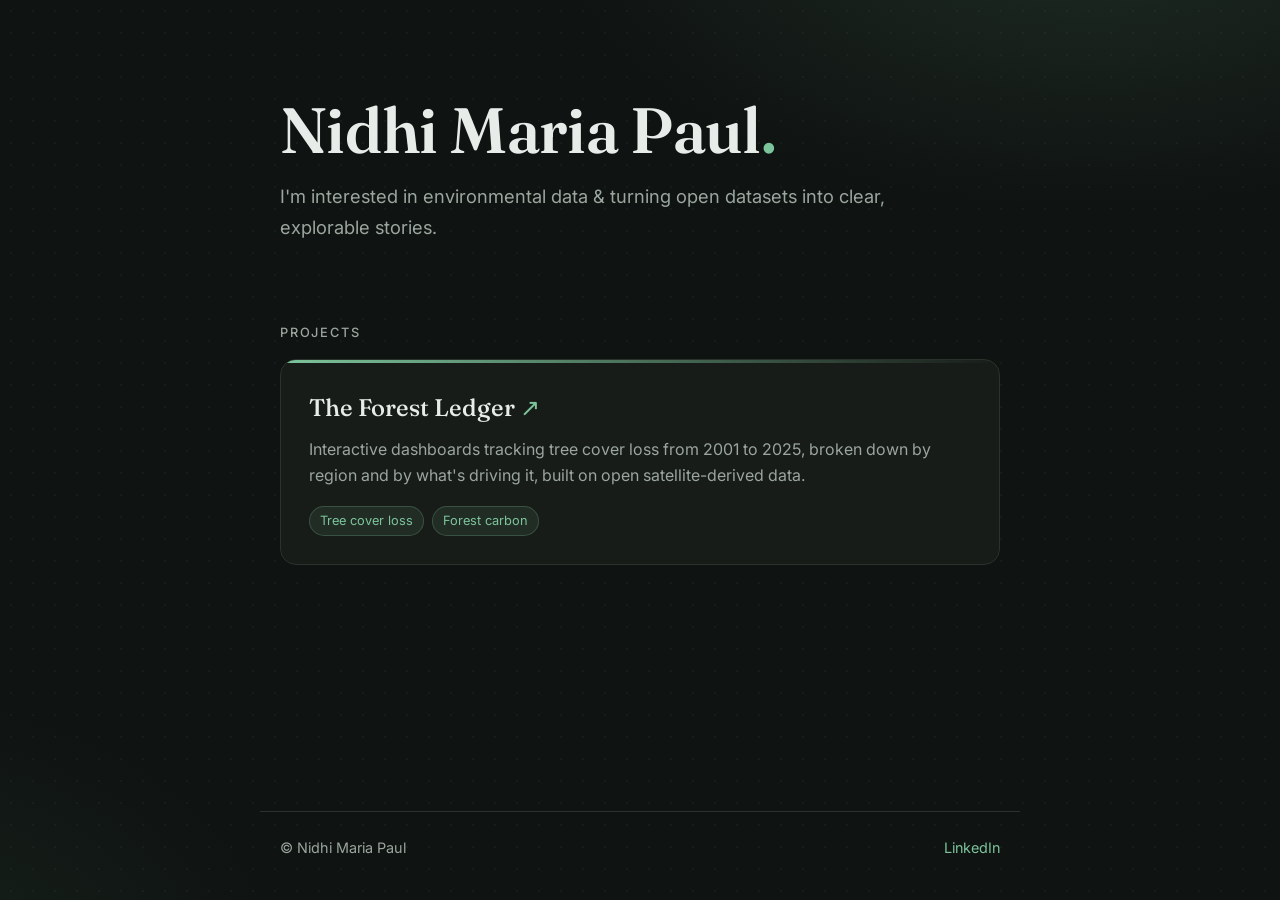
==== index.html @ 551e0403 "Add portfolio index page Co-Authored-By: Claude Opus 5.5 (1M context) <noreply@anthropic.com> Claude" ====
<!doctype html>
<html lang="en">
<head>
  <meta charset="utf-8">
  <meta name="viewport" content="width=device-width, initial-scale=1">
  <title>Nidhi Maria Paul</title>
  <link rel="preconnect" href="https://fonts.googleapis.com">
  <link href="https://fonts.googleapis.com/css2?family=Fraunces:opsz,wght@9..144,500;9..144,600&family=Inter:wght@400;500&display=swap" rel="stylesheet">
  <style>
    :root { color-scheme: dark; --bg: #0f1311; --fg: #e8ece9; --muted: #9aa69e; --accent: #7cc49b; --card: rgba(28,33,29,.72); --border: #2a322c; }
    * { box-sizing: border-box; }
    html { background: var(--bg); }
    body {
      margin: 0; min-height: 100vh; display: flex; flex-direction: column; color: var(--fg);
      font: 16px/1.65 Inter, system-ui, -apple-system, "Segoe UI", sans-serif;
      background:
        radial-gradient(900px 500px at 85% -10%, rgba(124,196,155,.14), transparent 60%),
        radial-gradient(700px 500px at -10% 110%, rgba(64,120,90,.16), transparent 60%),
        radial-gradient(rgba(255,255,255,.035) 1px, transparent 1px) 0 0/22px 22px,
        var(--bg);
    }
    main { flex: 1; width: 100%; max-width: 760px; margin: 0 auto; padding: 96px 20px 48px; }
    .hero h1 { font-family: Fraunces, Georgia, serif; font-weight: 600; font-size: clamp(2.6rem, 8vw, 4rem); line-height: 1.05; margin: 0 0 18px; letter-spacing: -.01em; }
    .hero h1 span { color: var(--accent); }
    .intro { color: var(--muted); font-size: 1.15rem; max-width: 34em; margin: 0 0 28px; }
    h2 { font-size: .8rem; font-weight: 500; text-transform: uppercase; letter-spacing: .14em; color: var(--muted); margin: 80px 0 16px; }
    .project { position: relative; display: block; padding: 28px; border: 1px solid var(--border); border-radius: 16px; background: var(--card); backdrop-filter: blur(6px); color: inherit; text-decoration: none; overflow: hidden; transition: border-color .2s, transform .2s; }
    .project::before { content: ""; position: absolute; inset: 0 0 auto 0; height: 3px; background: linear-gradient(90deg, var(--accent), transparent); }
    .project:hover { border-color: var(--accent); transform: translateY(-2px); }
    .project h3 { font-family: Fraunces, Georgia, serif; font-weight: 500; font-size: 1.5rem; margin: 0 0 8px; color: var(--fg); }
    .project h3 .arrow { color: var(--accent); transition: transform .2s; display: inline-block; }
    .project:hover .arrow { transform: translate(3px,-3px); }
    .project p { margin: 0 0 18px; color: var(--muted); }
    .tags { display: flex; flex-wrap: wrap; gap: 8px; list-style: none; margin: 0; padding: 0; }
    .tags li { font-size: .8rem; padding: 3px 10px; border-radius: 999px; color: var(--accent); background: rgba(124,196,155,.1); border: 1px solid rgba(124,196,155,.25); }
    footer { width: 100%; max-width: 760px; margin: 0 auto; padding: 24px 20px 40px; border-top: 1px solid var(--border); display: flex; justify-content: space-between; flex-wrap: wrap; gap: 8px; color: var(--muted); font-size: .9rem; }
    footer a { color: var(--accent); text-decoration: none; }
    footer a:hover { text-decoration: underline; }
    @media (max-width: 520px) { main { padding-top: 64px; } .project { padding: 22px; } }
  </style>
</head>
<body>
  <main>
    <section class="hero">
      <h1>Nidhi Maria Paul<span>.</span></h1>
      <p class="intro">I'm interested in environmental data &amp; turning open datasets into clear, explorable stories.</p>
    </section>

    <h2>Projects</h2>
    <a class="project" href="https://theforestledger.netlify.app/">
      <h3>The Forest Ledger <span class="arrow">&#8599;</span></h3>
      <p>Interactive dashboards tracking tree cover loss from 2001 to 2025, broken down by region and by what's driving it, built on open satellite-derived data.</p>
      <ul class="tags"><li>Tree cover loss</li><li>Forest carbon</li></ul>
    </a>
  </main>
  <footer>
    <span>&copy; Nidhi Maria Paul</span>
    <a href="https://www.linkedin.com/in/nidhi-paul-3a640936" target="_blank" rel="noopener">LinkedIn</a>
  </footer>
</body>
</html>
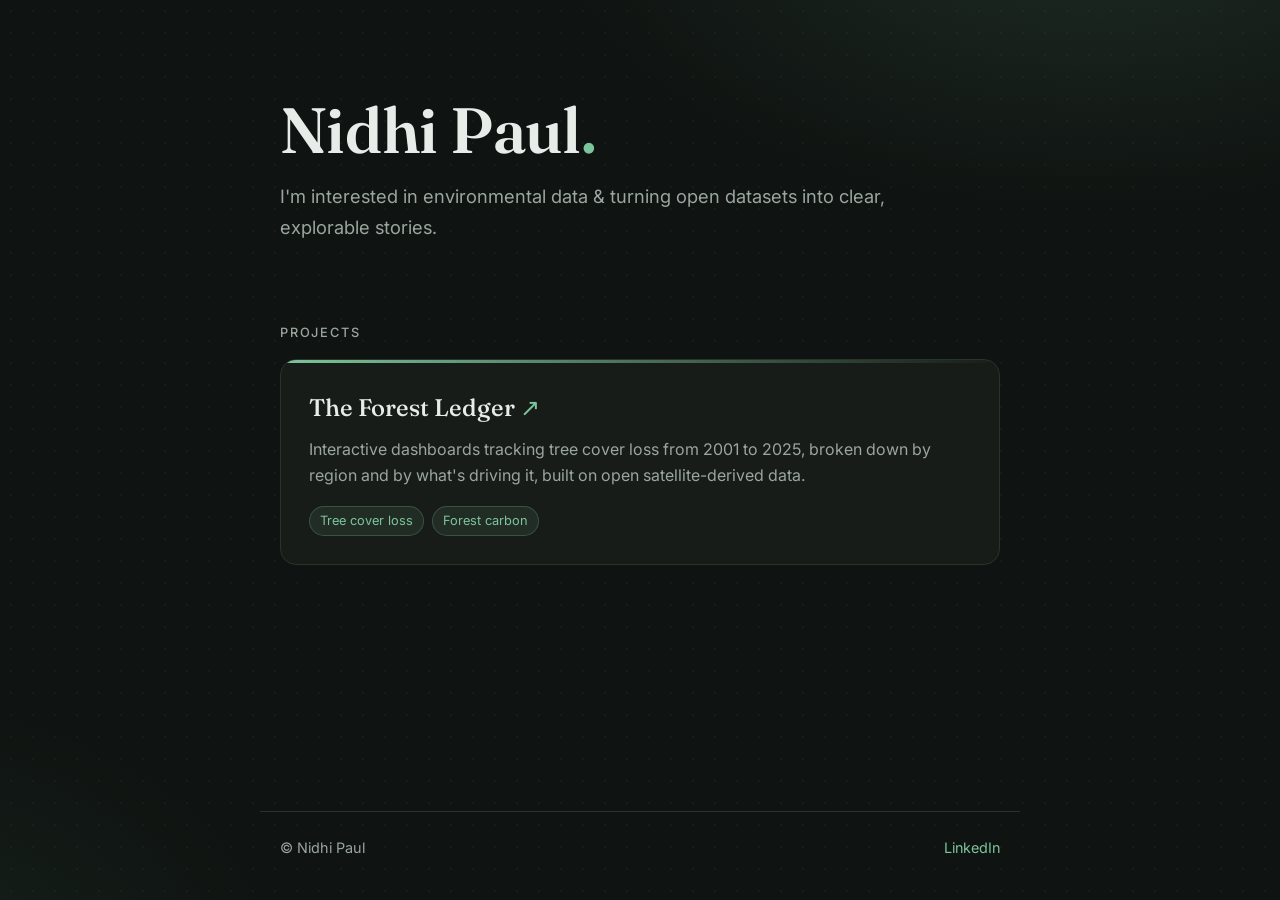
==== commit 43f6532d: "Shorten name to Nidhi Paul in title, heading and footer Co-Authored-By: Claude Opus 5.5 (1M context)" ====
--- a/index.html
+++ b/index.html
@@ -3,7 +3,7 @@
 <head>
   <meta charset="utf-8">
   <meta name="viewport" content="width=device-width, initial-scale=1">
-  <title>Nidhi Maria Paul</title>
+  <title>Nidhi Paul</title>
   <link rel="preconnect" href="https://fonts.googleapis.com">
   <link href="https://fonts.googleapis.com/css2?family=Fraunces:opsz,wght@9..144,500;9..144,600&family=Inter:wght@400;500&display=swap" rel="stylesheet">
   <style>
@@ -42,7 +42,7 @@
 <body>
   <main>
     <section class="hero">
-      <h1>Nidhi Maria Paul<span>.</span></h1>
+      <h1>Nidhi Paul<span>.</span></h1>
       <p class="intro">I'm interested in environmental data &amp; turning open datasets into clear, explorable stories.</p>
     </section>
 
@@ -54,7 +54,7 @@
     </a>
   </main>
   <footer>
-    <span>&copy; Nidhi Maria Paul</span>
+    <span>&copy; Nidhi Paul</span>
     <a href="https://www.linkedin.com/in/nidhi-paul-3a640936" target="_blank" rel="noopener">LinkedIn</a>
   </footer>
 </body>
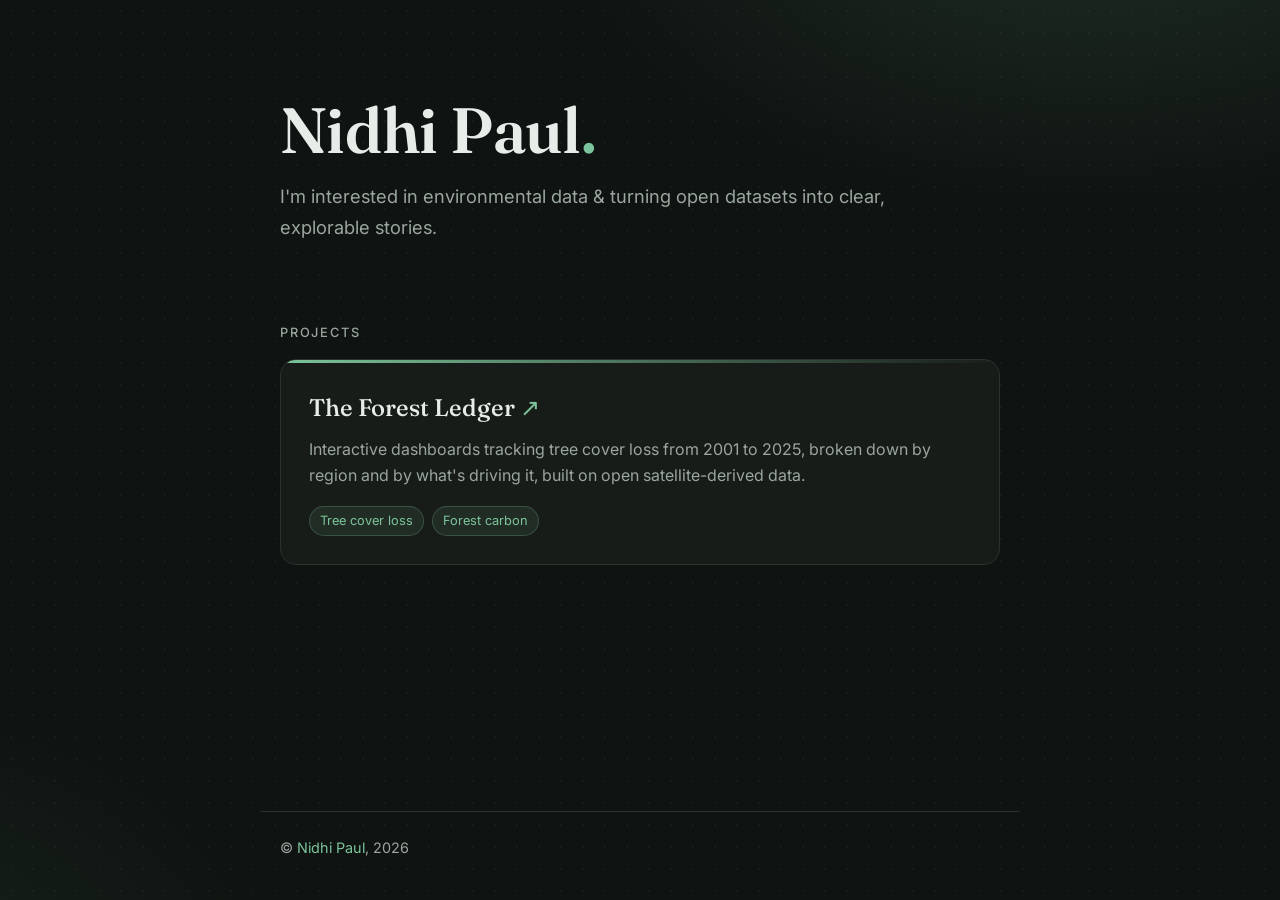
==== commit e8dabc79: "Add year to footer and link name to LinkedIn Co-Authored-By: Claude Opus 5.5 (1M context) <noreply@a" ====
--- a/index.html
+++ b/index.html
@@ -54,8 +54,7 @@
     </a>
   </main>
   <footer>
-    <span>&copy; Nidhi Paul</span>
-    <a href="https://www.linkedin.com/in/nidhi-paul-3a640936" target="_blank" rel="noopener">LinkedIn</a>
+    <span>&copy; <a href="https://www.linkedin.com/in/nidhi-paul-3a640936" target="_blank" rel="noopener">Nidhi Paul</a>, 2026</span>
   </footer>
 </body>
 </html>
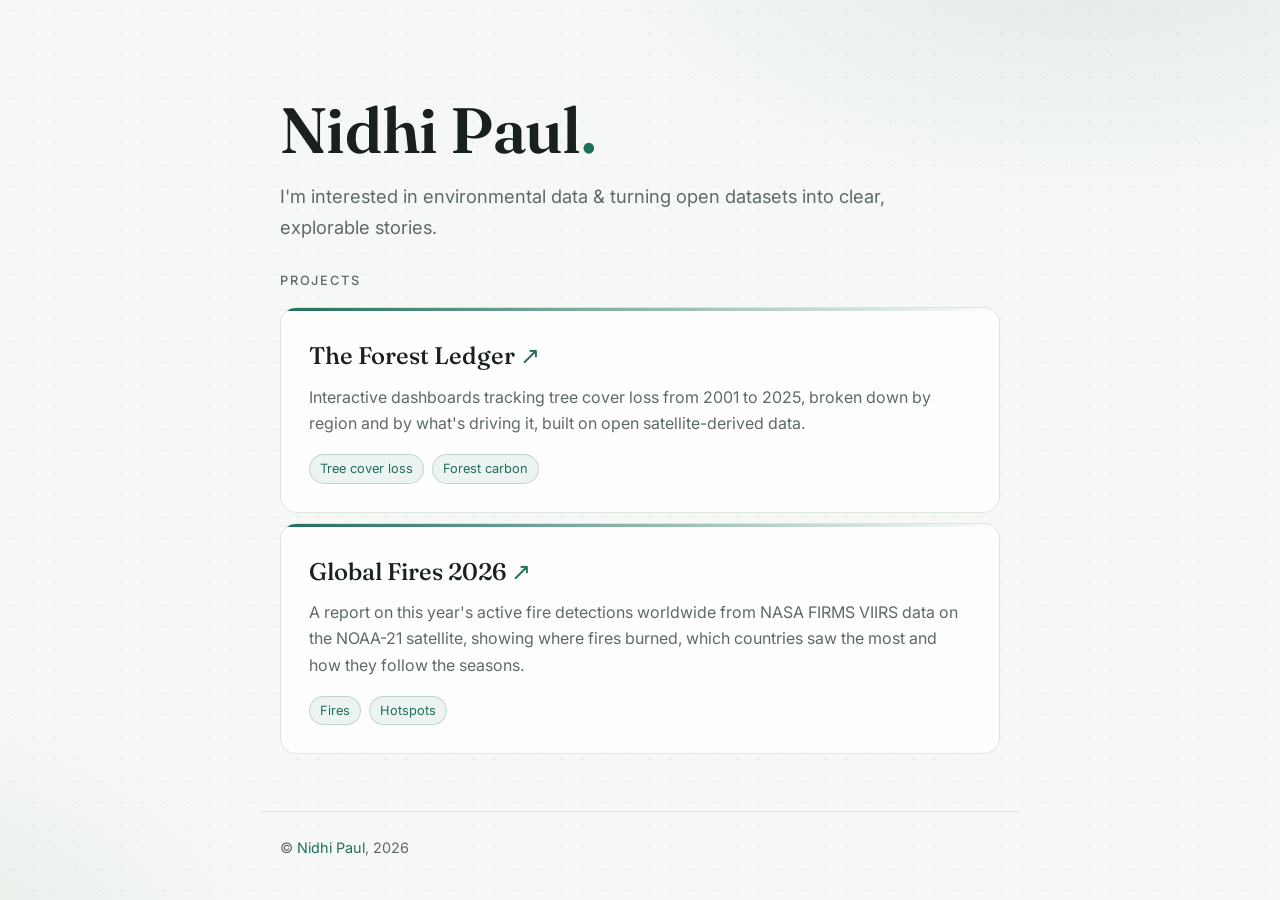
==== commit 61bf29c3: "Add Global Fires 2026 project and switch to a light theme - Add a Global Fires 2026 project card - S" ====
--- a/index.html
+++ b/index.html
@@ -7,24 +7,25 @@
   <link rel="preconnect" href="https://fonts.googleapis.com">
   <link href="https://fonts.googleapis.com/css2?family=Fraunces:opsz,wght@9..144,500;9..144,600&family=Inter:wght@400;500&display=swap" rel="stylesheet">
   <style>
-    :root { color-scheme: dark; --bg: #0f1311; --fg: #e8ece9; --muted: #9aa69e; --accent: #7cc49b; --card: rgba(28,33,29,.72); --border: #2a322c; }
+    :root { color-scheme: light; --bg: #f6f8f5; --fg: #18211c; --muted: #5d6b63; --accent: #1f6f5c; --card: rgba(255,255,255,.82); --border: #dde4dc; }
     * { box-sizing: border-box; }
     html { background: var(--bg); }
     body {
       margin: 0; min-height: 100vh; display: flex; flex-direction: column; color: var(--fg);
       font: 16px/1.65 Inter, system-ui, -apple-system, "Segoe UI", sans-serif;
       background:
-        radial-gradient(900px 500px at 85% -10%, rgba(124,196,155,.14), transparent 60%),
-        radial-gradient(700px 500px at -10% 110%, rgba(64,120,90,.16), transparent 60%),
-        radial-gradient(rgba(255,255,255,.035) 1px, transparent 1px) 0 0/22px 22px,
+        radial-gradient(900px 500px at 85% -10%, rgba(31,111,92,.10), transparent 60%),
+        radial-gradient(700px 500px at -10% 110%, rgba(64,120,90,.10), transparent 60%),
+        radial-gradient(rgba(24,33,28,.06) 1px, transparent 1px) 0 0/22px 22px,
         var(--bg);
     }
     main { flex: 1; width: 100%; max-width: 760px; margin: 0 auto; padding: 96px 20px 48px; }
     .hero h1 { font-family: Fraunces, Georgia, serif; font-weight: 600; font-size: clamp(2.6rem, 8vw, 4rem); line-height: 1.05; margin: 0 0 18px; letter-spacing: -.01em; }
     .hero h1 span { color: var(--accent); }
     .intro { color: var(--muted); font-size: 1.15rem; max-width: 34em; margin: 0 0 28px; }
-    h2 { font-size: .8rem; font-weight: 500; text-transform: uppercase; letter-spacing: .14em; color: var(--muted); margin: 80px 0 16px; }
+    h2 { font-size: .8rem; font-weight: 500; text-transform: uppercase; letter-spacing: .14em; color: var(--muted); margin: 20px 0 16px; }
     .project { position: relative; display: block; padding: 28px; border: 1px solid var(--border); border-radius: 16px; background: var(--card); backdrop-filter: blur(6px); color: inherit; text-decoration: none; overflow: hidden; transition: border-color .2s, transform .2s; }
+    .project + .project { margin-top: 10px; }
     .project::before { content: ""; position: absolute; inset: 0 0 auto 0; height: 3px; background: linear-gradient(90deg, var(--accent), transparent); }
     .project:hover { border-color: var(--accent); transform: translateY(-2px); }
     .project h3 { font-family: Fraunces, Georgia, serif; font-weight: 500; font-size: 1.5rem; margin: 0 0 8px; color: var(--fg); }
@@ -32,7 +33,7 @@
     .project:hover .arrow { transform: translate(3px,-3px); }
     .project p { margin: 0 0 18px; color: var(--muted); }
     .tags { display: flex; flex-wrap: wrap; gap: 8px; list-style: none; margin: 0; padding: 0; }
-    .tags li { font-size: .8rem; padding: 3px 10px; border-radius: 999px; color: var(--accent); background: rgba(124,196,155,.1); border: 1px solid rgba(124,196,155,.25); }
+    .tags li { font-size: .8rem; padding: 3px 10px; border-radius: 999px; color: var(--accent); background: rgba(31,111,92,.08); border: 1px solid rgba(31,111,92,.22); }
     footer { width: 100%; max-width: 760px; margin: 0 auto; padding: 24px 20px 40px; border-top: 1px solid var(--border); display: flex; justify-content: space-between; flex-wrap: wrap; gap: 8px; color: var(--muted); font-size: .9rem; }
     footer a { color: var(--accent); text-decoration: none; }
     footer a:hover { text-decoration: underline; }
@@ -52,6 +53,11 @@
       <p>Interactive dashboards tracking tree cover loss from 2001 to 2025, broken down by region and by what's driving it, built on open satellite-derived data.</p>
       <ul class="tags"><li>Tree cover loss</li><li>Forest carbon</li></ul>
     </a>
+    <a class="project" href="https://global-fires.netlify.app/2026.html">
+      <h3>Global Fires 2026 <span class="arrow">&#8599;</span></h3>
+      <p>A report on this year's active fire detections worldwide from NASA FIRMS VIIRS data on the NOAA-21 satellite, showing where fires burned, which countries saw the most and how they follow the seasons.</p>
+      <ul class="tags"><li>Fires</li><li>Hotspots</li></ul>
+    </a>
   </main>
   <footer>
     <span>&copy; <a href="https://www.linkedin.com/in/nidhi-paul-3a640936" target="_blank" rel="noopener">Nidhi Paul</a>, 2026</span>
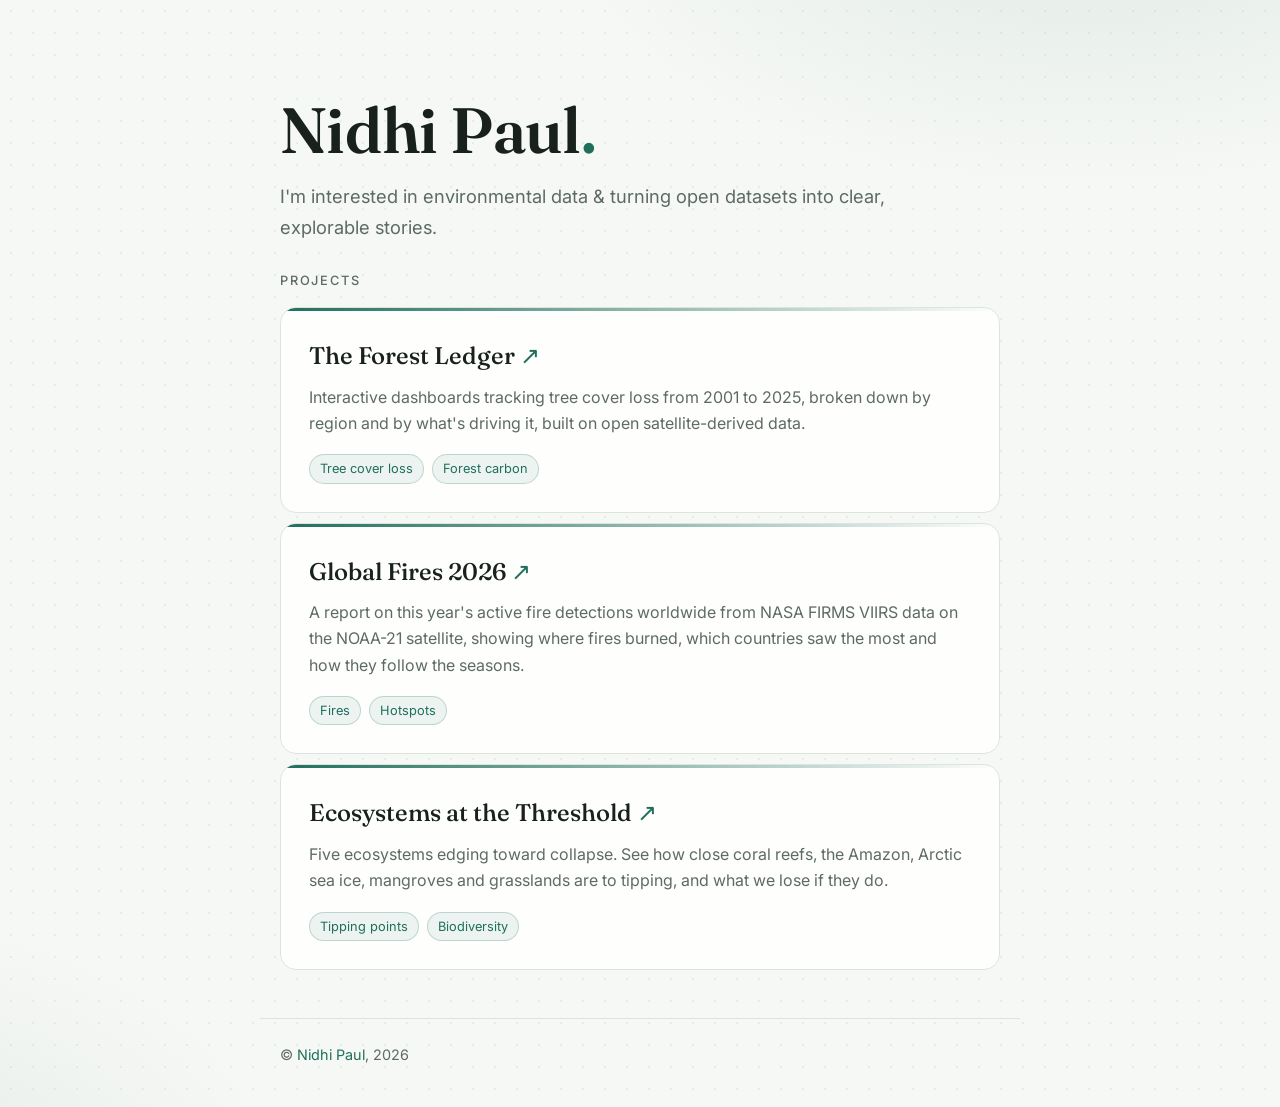
==== commit 412f553e: "Add Ecosystems at the Threshold page and unify back buttons New ecosystems/tipping-points.html shows" ====
--- a/index.html
+++ b/index.html
@@ -48,15 +48,20 @@
     </section>
 
     <h2>Projects</h2>
-    <a class="project" href="https://theforestledger.netlify.app/">
+    <a class="project" href="forest-ledger/index.html">
       <h3>The Forest Ledger <span class="arrow">&#8599;</span></h3>
       <p>Interactive dashboards tracking tree cover loss from 2001 to 2025, broken down by region and by what's driving it, built on open satellite-derived data.</p>
       <ul class="tags"><li>Tree cover loss</li><li>Forest carbon</li></ul>
     </a>
-    <a class="project" href="https://global-fires.netlify.app/2026.html">
+    <a class="project" href="fires/2026.html">
       <h3>Global Fires 2026 <span class="arrow">&#8599;</span></h3>
       <p>A report on this year's active fire detections worldwide from NASA FIRMS VIIRS data on the NOAA-21 satellite, showing where fires burned, which countries saw the most and how they follow the seasons.</p>
       <ul class="tags"><li>Fires</li><li>Hotspots</li></ul>
+    </a>
+    <a class="project" href="ecosystems/tipping-points.html">
+      <h3>Ecosystems at the Threshold <span class="arrow">&#8599;</span></h3>
+      <p>Five ecosystems edging toward collapse. See how close coral reefs, the Amazon, Arctic sea ice, mangroves and grasslands are to tipping, and what we lose if they do.</p>
+      <ul class="tags"><li>Tipping points</li><li>Biodiversity</li></ul>
     </a>
   </main>
   <footer>
